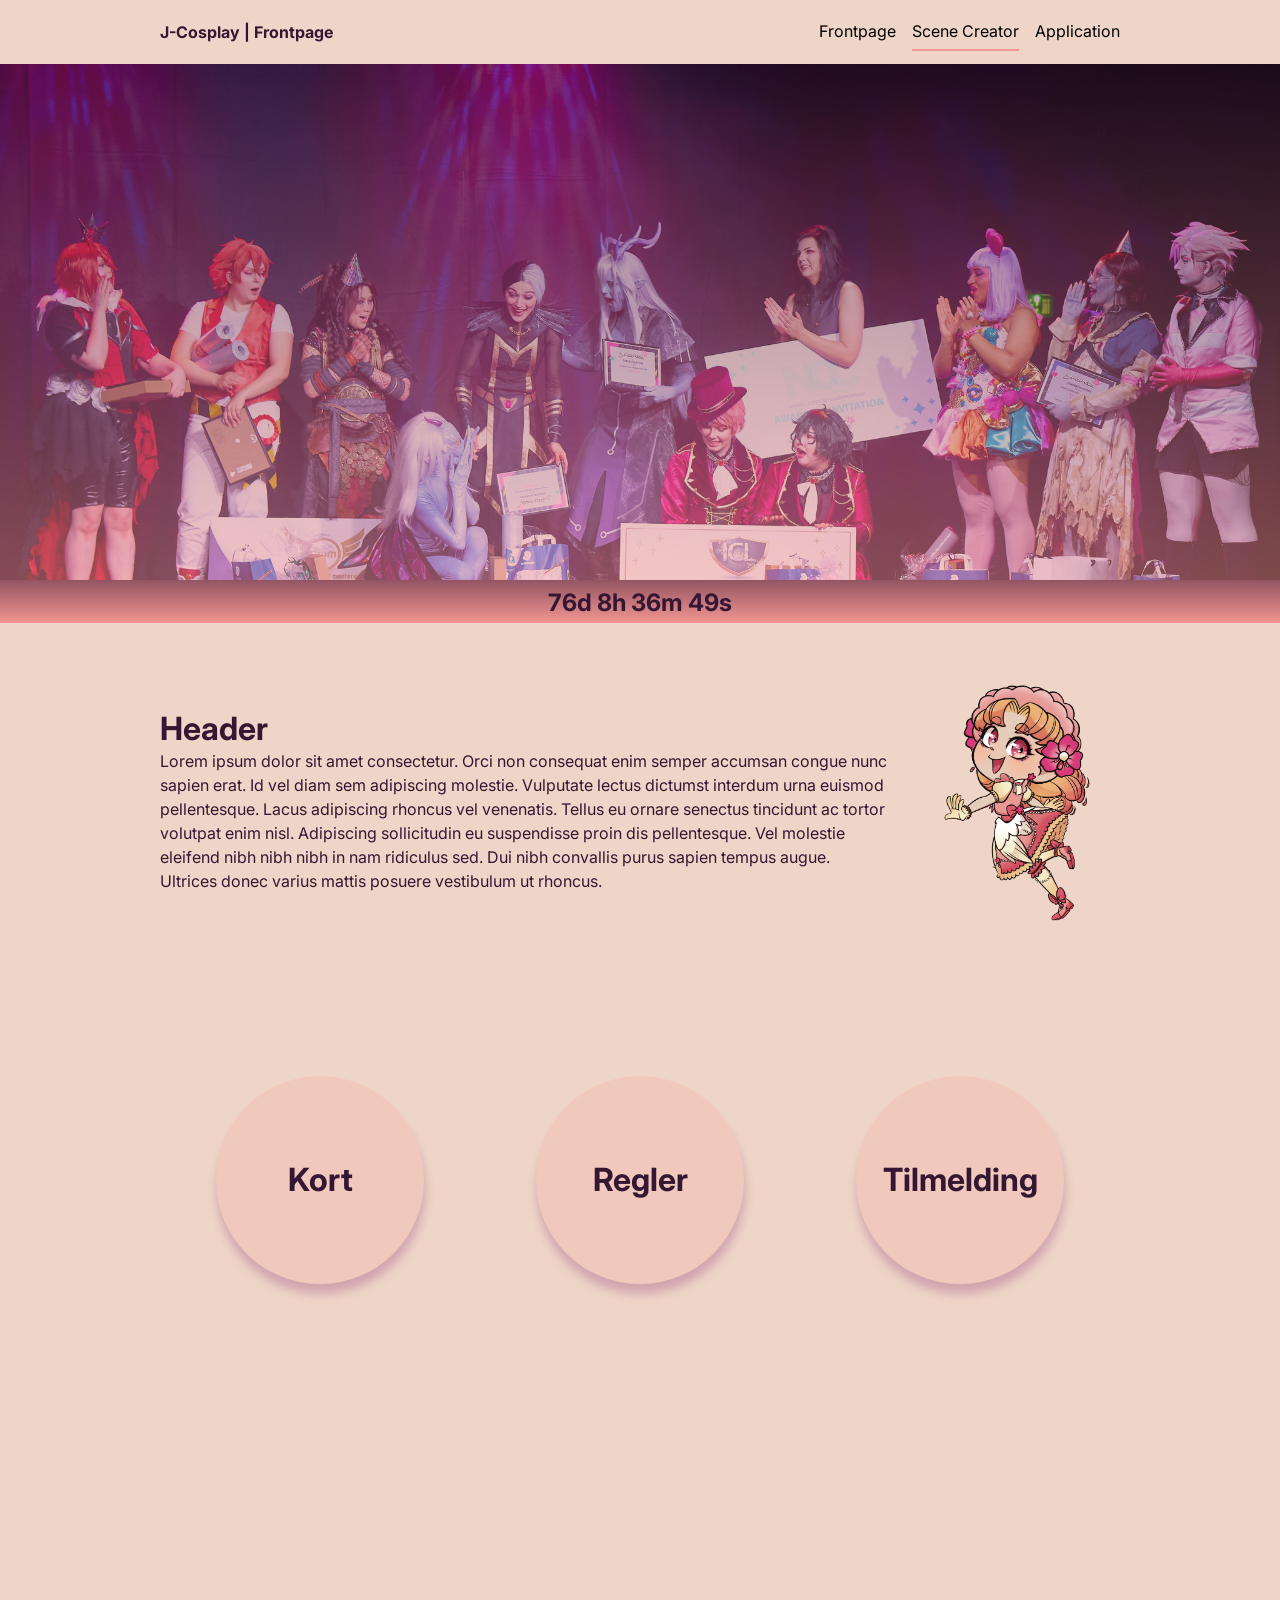
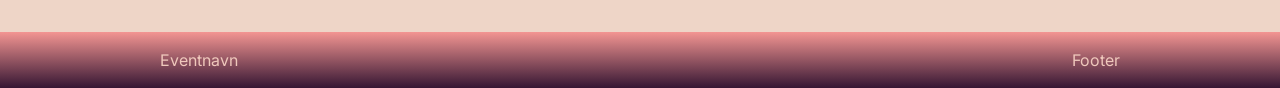
==== index.html @ 8df47678 "Initial Commit" ====
<!DOCTYPE html>
<html lang="da">

<head>
  <meta charset="UTF-8">
  <meta name="viewport" content="width=device-width, initial-scale=1.0">
  <title>J-Cosplay</title>
  <link href='https://fonts.googleapis.com/css?family=Inter' rel='stylesheet'>
  <link rel="stylesheet" href="./starter.css">
  <link rel="stylesheet" href="./style.css">
</head>

<body>
  <header class="site-header">
    <div class="header-content">
      <a class="site-logo" href="./">J-Cosplay | Frontpage</a>
      <nav class="site-nav">
        <button>Menu</button>
        <ul class="menu" id="menu" popover>
          <li><a href="./">Frontpage</a></li>
          <li><a href="./svg.html" aria-current="page">Scene Creator</a></li>
          <li><a href="./form.html">Application</a></li>
        </ul>
      </nav>
    </div>
  </header>

  <main>
    <section id="hero">
      <img src="img/54378562359_dd538c9460_k.jpg" alt="">
    </section>
    <div class="countdown">
      <h2 id="countdown"></h2>
    </div>
    <section id="intro">
      <div>

        <h1> Header </h1>
        <p>Lorem ipsum dolor sit amet consectetur. Orci non consequat enim semper accumsan congue nunc sapien erat. Id
          vel
          diam sem adipiscing molestie. Vulputate lectus dictumst interdum urna euismod pellentesque. Lacus adipiscing
          rhoncus vel venenatis. Tellus eu ornare senectus tincidunt ac tortor volutpat enim nisl. Adipiscing
          sollicitudin
          eu suspendisse proin dis pellentesque. Vel molestie eleifend nibh nibh nibh in nam ridiculus sed. Dui nibh
          convallis purus sapien tempus augue. Ultrices donec varius mattis posuere vestibulum ut rhoncus.</p>
      </div>
      <div>
        <img src="img/Untitled_Artwork (2).png" alt="">
      </div>
    </section>
    <section id="CTA">
      <div class="kort">
        <a href="svg.html">
          <h1>Kort</h1>
        </a>
      </div>
      <div class="kort-hide">
        <a href="svg.html">
          <h1>Kort</h1>
          <img src="img/Untitled_Artwork 2.png" alt="">
        </a>
      </div>

      <div class="regler">
        <a href="rules.html">
          <h1>Regler</h1>
        </a>
      </div>
      <div class="regler-hide">
        <a href="rules.html">
          <h1>Regler</h1>
          <img src="img/Untitled_Artwork 1.png" alt="">
        </a>
      </div>
      <div class="test">
        <a href="form.html">
          <h1>Tilmelding</h1>
        </a>
      </div>
      <div class="test-hide">
        <a href="form.html">
          <h1>Tilmelding</h1>
          <img src="img/Untitled_Artwork 3.png" alt="">
        </a>
      </div>
    </section>

  </main>

  <footer class="site-footer">
    <div class="footer-content">
      <p>Eventnavn</p>
      <p>Footer</p>
    </div>
  </footer>
  <script src="./script.js"></script>
</body>

</html>
---- starter.css ----
*,
::before,
::after {
  box-sizing: border-box;
  margin: 0;
  padding: 0;
}

html {
  interpolate-size: allow-keywords;
  font-family: inter;
  line-height: 1.5;
  -webkit-font-smoothing: antialiased;
}

h1,
h2 {
  line-height: 1.25;
}

p,
li {
  text-wrap: pretty;
}

img,
svg {
  display: block;
  width: 100%;
  height: auto;
}

label {
  display: block;
}

input,
button,
textarea,
select {
  font: inherit;
  color: inherit;
  background-color: var(--color-page);
  border-color: var(--color-border);
  border-radius: 10px;
  border-style: solid;
  font-size: max(1em, 16px);
  padding: 5px;
  margin: 0;
}

input:where([type="checkbox"], [type="radio"]) {
  width: 1em;
  height: 1em;
}

textarea {
  resize: none;
  min-height: 4lh;
}

legend {
  padding: 0;
}

select,
::picker(select) {
  appearance: base-select;
}

[popover] {
  margin: revert;
}

dialog {
  overscroll-behavior: none;

  &::backdrop {
    overflow: hidden;
    overscroll-behavior: contain;
  }
}

.visually-hidden {
  position: absolute;
  width: 1px;
  height: 1px;
  overflow: hidden;
  white-space: nowrap;
  clip-path: inset(100%);
}
---- style.css ----
/* Variabler */
html {
  --color-page: #eed5c7;
  --color-surface: #f39592;
  --color-text: #351633;
  --color-muted: #efc8bc;
  --color-border: #f39592;
  --color-ombre: linear-gradient(180deg, #351633 0%, #f39592 100%);
  --color-ombre-rev: linear-gradient(180deg, #f39592 0%, #351633 100%);
  --space-05: 0.5rem;
  --space-1: 1rem;
  --space-2: 2rem;
  --space-3: 3rem;
  --size: 13rem;
  --gap: var(--space-2);
  background: var(--color-page);
  color: var(--color-text);
  font-family: inter;
  h1 {
    font-size: 2rem;
  }

  p {
    font-size: 1rem;
  }
}

/* Globalt layout */
body {
  margin: 0;
  min-height: 100svh;
  display: grid;
  grid-template-rows: auto 1fr auto;
  grid-template-columns: minmax(1rlh, 1fr) minmax(0, 60rem) minmax(1rlh, 1fr);
}

h1,
h2,
h3,
p {
  margin: 0;
}

main {
  display: grid;
  grid-template-columns: inherit;
  grid-column: 1 / -1;
  align-content: start;
}

main > * {
  grid-column: 2;
  padding-block: var(--space-3);
}

#hero {
  grid-column: 1 / -1;
  padding: 0;
  width: 100%;
  height: 516px;
  background: var(--color-ombre);
  z-index: 1;

  img {
    display: block;
    width: 100%;
    height: 100%;
    object-fit: cover;
    opacity: 0.5;
  }
}
.countdown {
  grid-column: 1 / -1;
  display: grid;
  align-content: center;
  text-align: center;
  margin-top: -2.6rem;
  padding-top: 50px;
  padding-bottom: 5px;
  width: 100%;
  background: var(--color-ombre);
}

#intro {
  display: grid;
  gap: var(--space-2);
  align-items: center;

  @media (width > 600px) {
    grid-template-columns: 1fr auto;
  }

  img {
    display: block;
    max-width: 200px;
    width: 100%;
  }
  @media screen and (max-width: 600px) {
    img {
      display: none;
    }
  }
}
#CTA {
  display: flex;
  flex-wrap: wrap;
  justify-content: space-around;
  margin-top: 50px;
  margin-bottom: 300px;

  .kort,
  .regler,
  .test {
    position: relative;
  }

  div {
    width: var(--size);
    aspect-ratio: 1;
    border-radius: 50%;
    background-color: rgba(243, 149, 146, 0.2);
    box-shadow: 1px 10px 10px #973b7b50;

    display: grid;
    place-content: center;
    text-align: center;
  }

  a {
    color: inherit;
    text-decoration: none;
  }
  /* :is pseudo-class that adds same style to all elements*/
  > :is(.kort, .regler, .test) {
    position: relative;
  }

  :is(.kort, .regler, .test) a::after {
    content: "";
    position: absolute;
    inset: 0;
    border-radius: 50%;
  }
  .kort {
    anchor-name: --kort;
  }
  .regler {
    anchor-name: --regler;
  }
  .test {
    anchor-name: --test;
  }
  :is(.kort-hide, .regler-hide, .test-hide) {
    display: none;
    position: absolute;
    aspect-ratio: auto;
    width: calc(var(--size) * 2.38 + var(--gap));
    height: var(--size);
    border-radius: 9999px;
    overflow: hidden;
    z-index: 1; /* lays elements on top. The smaller the numer, the higherthey lay, like layers in psd */
    color: #351633;
    background-color: rgb(239 200 188);

    a {
      position: relative;
      display: block;
      width: 100%;
      height: 100%;
    }

    h1 {
      position: absolute;
      top: 0;
      width: var(--size);
      height: 100%;
      display: grid;
      place-content: center;
      z-index: 1;
    }

    img {
      position: absolute;
      top: 0;
      width: var(--size);
      height: 100%;
      object-fit: cover;
    }
  }

  .kort-hide {
    position-anchor: --kort;
    top: anchor(top); /* anchors to top, and grows right */
    left: anchor(left);

    h1 {
      left: 0;
    }
    img {
      right: 0;
    }
  }

  .regler-hide {
    position-anchor: --regler;
    top: anchor(top);
    left: anchor(left);

    h1 {
      left: 0;
    }
    img {
      right: 0;
    }
  }

  .test-hide {
    position-anchor: --test;
    top: anchor(top);
    right: anchor(right); /*grows left*/

    h1 {
      right: 0;
    }
    img {
      left: 0;
    }
  }

  @media (width > 1000px) and (hover: hover) {
    :is(.kort, .regler, .test):hover + div,
    :is(.kort-hide, .regler-hide, .test-hide):hover {
      display: block;
    }
  }
  @media (width <= 1000px) {
    & > :is(.kort-hide, .regler-hide, .test-hide) {
      width: var(--size);
      height: var(--size);
      aspect-ratio: 1;
      border-radius: 50%;
      overflow: hidden;
      h1 {
        left: 0;
        right: auto;
        width: 100%;
        z-index: 1;
      }

      img {
        left: 0;
        right: auto;
        width: 100%;
        opacity: 0.5;
      }
    }
    :is(.kort, .regler, .test):hover + div,
    :is(.kort-hide, .regler-hide, .test-hide):hover {
      display: block;
    }
    .kort-hide img {
      width: 100%;
      height: 100%;
      left: 35%;
      top: 25%;
      transform: rotate(20deg);
      object-fit: contain;
    }

    .regler-hide img {
      width: 100%;
      height: 100%;
      left: 40%;
      top: 5%;
      transform: rotate(-20deg);
      object-fit: contain;
    }

    .test-hide img {
      width: 100%;
      height: 100%;
      left: -30%;
      top: 40%;
      object-fit: contain;
    }
  }
}

.svg-page {
  display: grid;
  gap: var(--space-2);
}

.svg-intro {
  display: grid;
  grid-template-columns: 2fr 1fr;
  gap: var(--space-1);

  p,
  h1 {
    color: var(--color-text);
    gap: var(--space-1);
    padding-left: 10px;
  }
  img {
    max-width: 60%;
    margin-top: -2rem;
  }
}

.svg-layout {
  display: grid;
  gap: var(--space-2);
  align-items: start;

  .panel-header {
    display: flex;
    justify-content: space-between;
    align-items: center;
    gap: var(--space-1);
    flex-wrap: wrap;
  }

  #reset-props {
    justify-self: auto;
    align-self: auto;
    margin: 0;
    padding: 0.5rem;
    border: 1px solid var(--color-border);
    border-radius: 15px;
    background: var(--color-muted);
    color: var(--color-text);
    font-weight: 700;
    font-size: smaller;
    cursor: pointer;
    box-shadow: 1px 2px 4px #973b7b50;
    transition:
      transform 0.15s,
      box-shadow 0.15s;
  }

  .accordion-item {
    border: 1px solid var(--color-border);
    border-radius: 20px;
    padding: 5px 1rem 5px 2rem;

    fieldset {
      display: flex;
      flex-wrap: nowrap;
      align-items: flex-end;
      gap: 0.5rem 1rem;
      border: none;
    }
    legend {
      margin-bottom: 0.5rem;
    }

    fieldset label {
      display: flex;
      flex-direction: column-reverse;
      align-items: center;
    }
  }

  @media (width > 800px) {
    grid-template-columns: 1fr min(40%, 36ch);
  }
}

.svg-scene use:not(.scene) {
  cursor: grab;
  touch-action: none; /* touch trækker og scroller ikke */
}

.svg-scene use.dragging {
  cursor: grabbing;
}

.form-page {
  display: grid;
  gap: var(--space-2);
  @media (width > 1000px) {
    grid-template-columns: min(40%, 50ch) 1fr;
  }
  h2 {
    padding-top: 1rem;
  }
}

.form-intro {
  display: grid;
  gap: var(--space-1);
  align-content: start;
  max-width: 60ch;
  @media (width <= 1000px) {
    display: none;
  }
  img {
    max-width: 60%;
    padding-top: 3rem;
    justify-self: center;
  }
}

.form-intro p {
  color: var(--color-text);
}

#tilmelding {
  background: var(--color-muted);
  padding: var(--space-2);
  border: 2px solid var(--color-border);
  border-radius: 40px;

  #qualifier {
    display: flex;
    align-items: center;
    flex-wrap: wrap;
    gap: 1rem;
    padding: var(--space-2);

    label {
      display: flex;
      align-items: center;
      gap: 0.5rem;
    }
    label:not([hidden]) ~ label:not([hidden]) {
      padding-left: 1rem;
      border-left: 1px solid var(--color-border);
    }
  }

  .priority {
    display: grid;
    grid-template-columns: 1fr 1fr;
    align-items: center;
    gap: 1rem;
    padding: var(--space-2);
  }

  .names,
  .group-size,
  .character,
  .misc-info {
    display: grid;
    grid-template-columns: 1fr 1fr;
    align-items: center;

    justify-content: space-between;
    gap: 1rem;
    padding: var(--space-2);
    input:not([type="radio"], [type="checkbox"]),
    textarea {
      width: 100%;
    }
  }
}

.pronouns fieldset {
  display: grid;
  grid-template-columns: 1fr 1fr;
  gap: 1rem;
  padding: var(--space-2);
  input[type="text"] {
    width: 50%;
  }
}

select {
  appearance: base-select;
  width: 250px;
  background: var(--color-page);
  border-radius: 10px;
  padding: 8px;
}
::picker(select) {
  width: 250px;
  border-radius: 10px;
  padding: 1rem;
}
option:hover {
  background: var(--color-surface);
}

.opsamling-page {
  display: grid;
  gap: var(--space-2);
  align-items: start;

  @media (width > 800px) {
    grid-template-columns: minmax(0, 44ch) minmax(20rem, 1fr);
  }
}

.opsamling-intro {
  display: grid;
  gap: var(--space-1);
  max-width: 60ch;
}

.opsamling-intro p {
  color: var(--color-muted);
}

.error-page {
  display: grid;
  gap: var(--space-1);
  max-width: 60ch;
}

.error-page p {
  color: var(--color-muted);
}

/* Header og footer */
.site-header {
  grid-column: 1 / -1;

  display: grid;
  grid-template-columns: inherit;
  background: var(--color-page);
}
.site-footer {
  grid-column: 1 / -1;

  display: grid;
  grid-template-columns: inherit;
  background: var(--color-ombre-rev);
}

.header-content,
.footer-content {
  grid-column: 2;
}

.header-content {
  min-height: 4rem;
  display: flex;
  justify-content: space-between;
  align-items: center;
  gap: var(--space-1);
}

.site-logo {
  color: inherit;
  font-weight: 700;
  text-decoration: none;
}

.footer-content {
  padding-block: var(--space-1);
  display: flex;
  flex-wrap: wrap;
  justify-content: space-between;
  gap: var(--space-1);
  color: var(--color-muted);
}

/* Navigation */
[popover] {
  margin: 0;
  padding: 0;
  border: none;
  background: transparent;
}

.site-nav button {
  padding: 0.4rem 0.7rem;
  border: 1px solid var(--color-border);
  background: var(--color-surface);
  @media (width > 600px) {
    display: none;
  }
}

.menu {
  margin: 0;
  padding: var(--space-1);
  list-style: none;
  background: var(--color-surface);
  border: 1px solid var(--color-border);
  @media (width > 600px) {
    display: flex;
    gap: var(--space-1);
    padding: 0;
    border: none;
    background: none;
    position: static;
  }
}

.menu a {
  display: block;
  padding: 0.4rem 0;
  color: inherit;
  text-decoration: none;
  border-bottom: 2px solid #0000;
}

.menu a[aria-current="page"] {
  border-bottom-color: var(--color-border);
}

/* Flader */
.panel,
.svg-placeholder,
.opsamling-placeholder {
  background: var(--color-muted);
  border: 1px solid var(--color-surface);
  border-radius: 20px;
}

.panel {
  padding: var(--space-1);
  display: grid;
  gap: var(--space-1);
}

.svg-placeholder,
.opsamling-placeholder {
  min-height: -webkit-fill-available;
  min-height: stretch;
}

/* Details */
.accordion {
  display: grid;
  gap: var(--space-05);
}

.accordion-item {
  border: 1px solid var(--color-border);
  background: var(--color-surface);
}

.accordion-item p {
  padding: 0 var(--space-1) var(--space-1);
  color: var(--color-muted);
}

/* Knap/link */
.button {
  justify-self: start;
  display: inline-block;
  padding: 0.5rem 0.8rem;
  border: 1px solid var(--color-border);
  background: var(--color-surface);
  color: inherit;
  text-decoration: none;
}

[hidden] {
  display: none !important;
}

fieldset {
  display: flex;
  flex-wrap: nowrap;
  align-items: flex-end;
  gap: 0.5rem 1rem;

  border: 1px solid #f39592;
  border-radius: 15px;
  padding: 1rem;
}
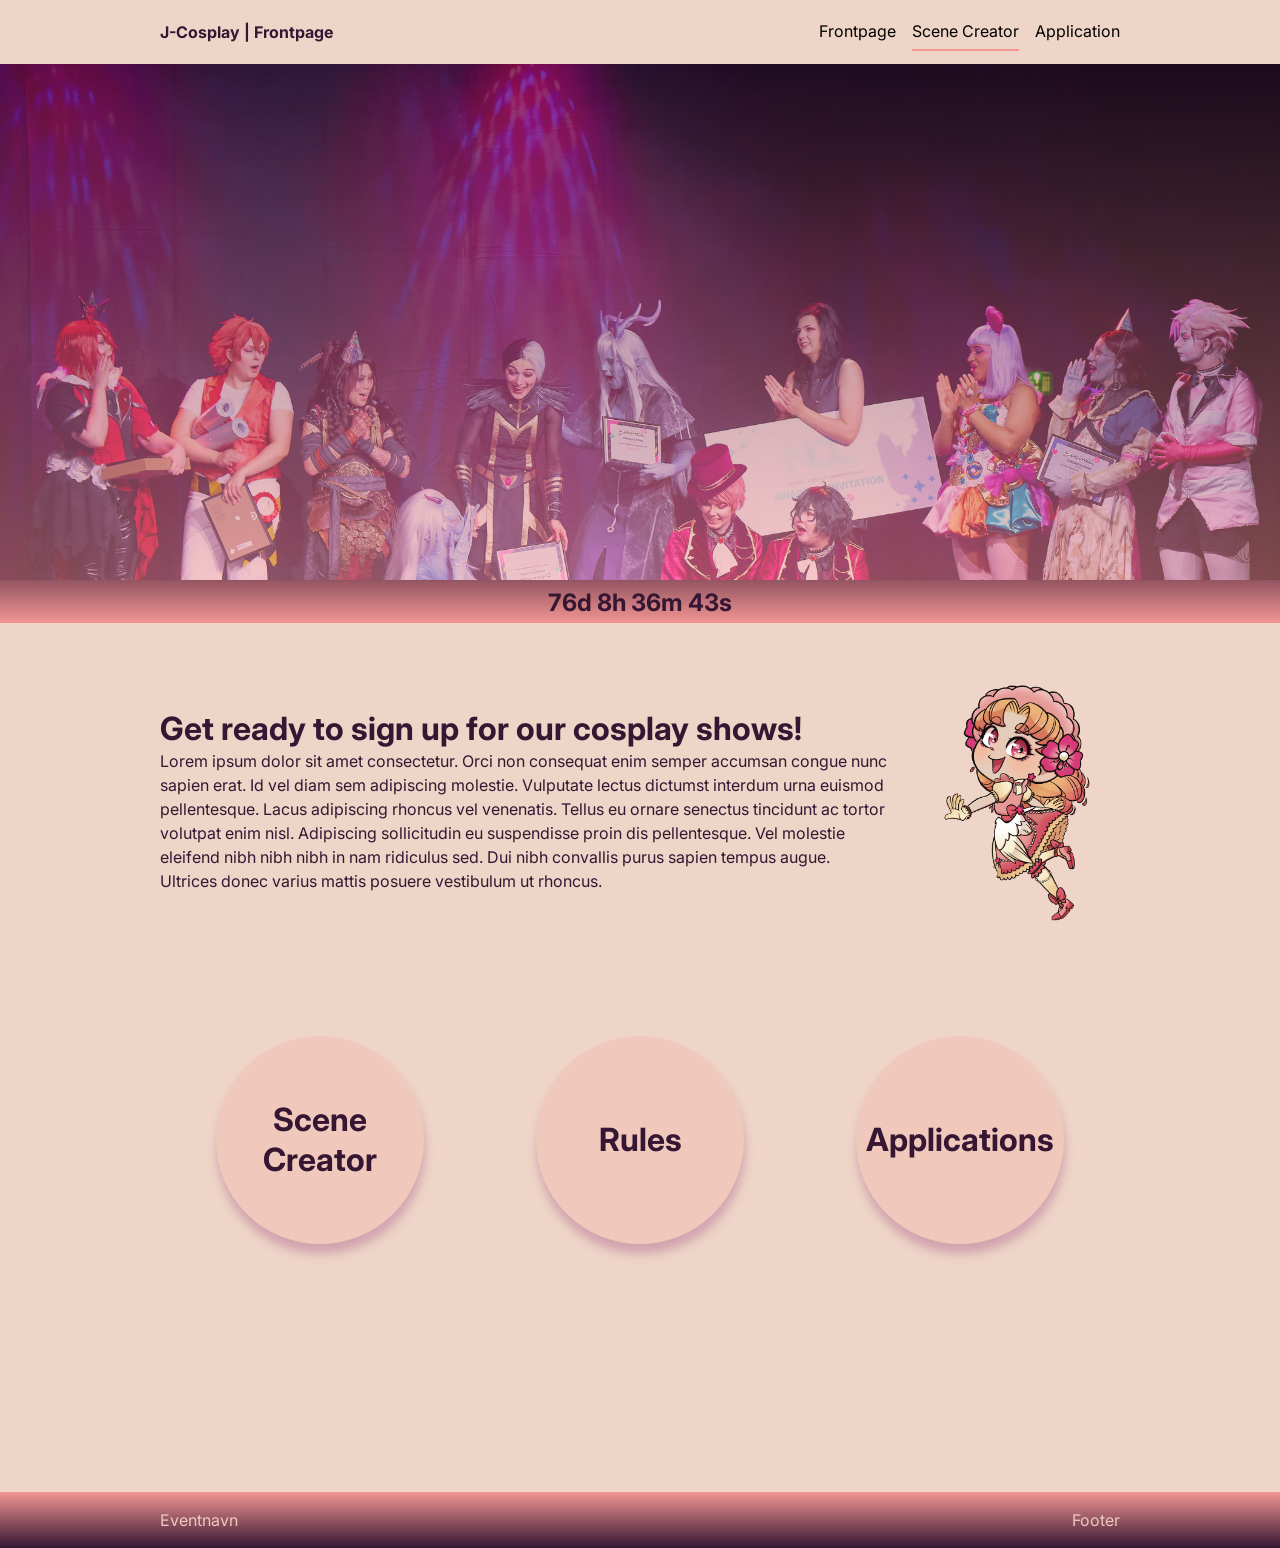
==== commit 0bff358f: "keyframes on index and fixed savestate for svg" ====
--- a/index.html
+++ b/index.html
@@ -27,7 +27,7 @@
 
   <main>
     <section id="hero">
-      <img src="img/54378562359_dd538c9460_k.jpg" alt="">
+      <img class="hero-img" src="img/54378562359_dd538c9460_k.jpg" alt="">
     </section>
     <div class="countdown">
       <h2 id="countdown"></h2>
@@ -35,7 +35,7 @@
     <section id="intro">
       <div>
 
-        <h1> Header </h1>
+        <h1> Get ready to sign up for our cosplay shows! </h1>
         <p>Lorem ipsum dolor sit amet consectetur. Orci non consequat enim semper accumsan congue nunc sapien erat. Id
           vel
           diam sem adipiscing molestie. Vulputate lectus dictumst interdum urna euismod pellentesque. Lacus adipiscing
@@ -51,35 +51,38 @@
     <section id="CTA">
       <div class="kort">
         <a href="svg.html">
-          <h1>Kort</h1>
+          <h1>Scene Creator</h1>
         </a>
       </div>
       <div class="kort-hide">
         <a href="svg.html">
-          <h1>Kort</h1>
+          <h1>Scene Creator</h1>
+          <p>Prepare your plan for the stage!</p>
           <img src="img/Untitled_Artwork 2.png" alt="">
         </a>
       </div>
 
       <div class="regler">
         <a href="rules.html">
-          <h1>Regler</h1>
+          <h1>Rules</h1>
         </a>
       </div>
       <div class="regler-hide">
         <a href="rules.html">
-          <h1>Regler</h1>
+          <h1>Rules</h1>
+          <p>Make sure to read the rules!</p>
           <img src="img/Untitled_Artwork 1.png" alt="">
         </a>
       </div>
       <div class="test">
         <a href="form.html">
-          <h1>Tilmelding</h1>
+          <h1>Applications</h1>
         </a>
       </div>
       <div class="test-hide">
         <a href="form.html">
-          <h1>Tilmelding</h1>
+          <h1>Applications</h1>
+          <p>Apply for our shows here!</p>
           <img src="img/Untitled_Artwork 3.png" alt="">
         </a>
       </div>
--- a/style.css
+++ b/style.css
@@ -60,13 +60,17 @@
   height: 516px;
   background: var(--color-ombre);
   z-index: 1;
+  overflow: clip;
 
   img {
     display: block;
     width: 100%;
-    height: 100%;
+    height: 130%; /*højere end boxen, så der er plads til at scrolle*/
     object-fit: cover;
     opacity: 0.5;
+    animation: hero-parallax linear both; /*bruger keyframe animationen*/
+    animation-timeline: scroll(root); /*animationen reagere på scroll*/
+    animation-range: 0px 516px;
   }
 }
 .countdown {
@@ -101,12 +105,13 @@
     }
   }
 }
+
 #CTA {
   display: flex;
   flex-wrap: wrap;
   justify-content: space-around;
-  margin-top: 50px;
-  margin-bottom: 300px;
+  margin-top: 10px;
+  margin-bottom: 200px;
 
   .kort,
   .regler,
@@ -176,6 +181,18 @@
       height: 100%;
       display: grid;
       place-content: center;
+      z-index: 1;
+    }
+
+    p {
+      position: absolute;
+      top: 0;
+      left: var(--size);
+      width: calc(100% - var(--size) * 2);
+      height: 100%;
+      display: grid;
+      place-content: center;
+      text-align: center;
       z-index: 1;
     }
 
@@ -252,6 +269,9 @@
         right: auto;
         width: 100%;
         opacity: 0.5;
+      }
+      p {
+        display: none;
       }
     }
     :is(.kort, .regler, .test):hover + div,
@@ -663,3 +683,11 @@
   border-radius: 15px;
   padding: 1rem;
 }
+@keyframes hero-parallax {
+  from {
+    translate: 0 -10%;
+  }
+  to {
+    translate: 0 -20%;
+  }
+}
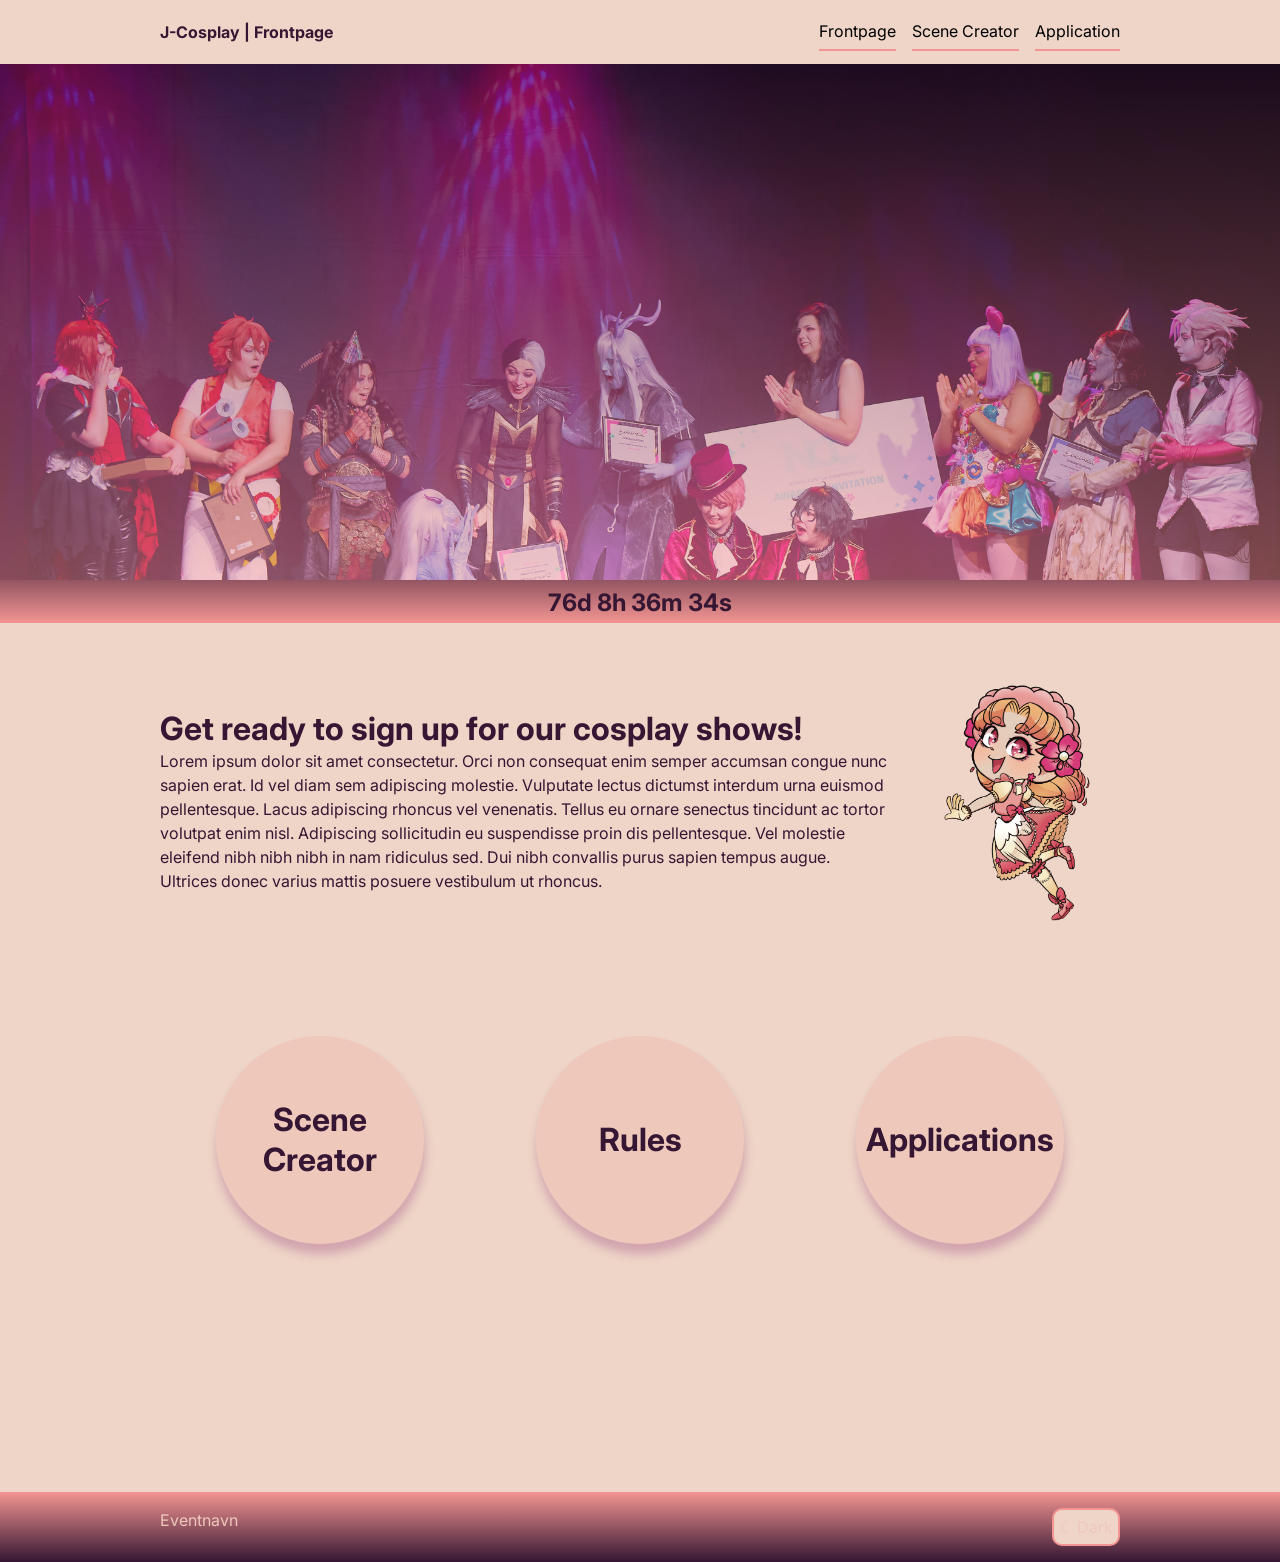
==== commit 5ee4cb3a: "Darkmode added" ====
--- a/index.html
+++ b/index.html
@@ -5,6 +5,14 @@
   <meta charset="UTF-8">
   <meta name="viewport" content="width=device-width, initial-scale=1.0">
   <title>J-Cosplay</title>
+  <script> /*stopper forkert tema fra at blive kørt */
+    (() => {
+      try {
+        const t = localStorage.getItem("theme");
+        if (t) document.documentElement.dataset.theme = t;
+      } catch { }
+    })();
+  </script>
   <link href='https://fonts.googleapis.com/css?family=Inter' rel='stylesheet'>
   <link rel="stylesheet" href="./starter.css">
   <link rel="stylesheet" href="./style.css">
@@ -93,7 +101,7 @@
   <footer class="site-footer">
     <div class="footer-content">
       <p>Eventnavn</p>
-      <p>Footer</p>
+      <button type="button" id="theme-toggle" aria-pressed="false" aria-label="Switch Themes">☾ Dark</button>
     </div>
   </footer>
   <script src="./script.js"></script>
--- a/style.css
+++ b/style.css
@@ -1,12 +1,23 @@
 /* Variabler */
 html {
-  --color-page: #eed5c7;
-  --color-surface: #f39592;
-  --color-text: #351633;
-  --color-muted: #efc8bc;
-  --color-border: #f39592;
-  --color-ombre: linear-gradient(180deg, #351633 0%, #f39592 100%);
-  --color-ombre-rev: linear-gradient(180deg, #f39592 0%, #351633 100%);
+  color-scheme: light dark;
+  --color-page: light-dark(#eed5c7, #351633);
+  --color-surface: light-dark(#f39592, #973b7b);
+  --color-text: light-dark(#351633, #eed5c7);
+  --color-muted: light-dark(#efc8bc, #753774);
+  --color-border: light-dark(#f39592, #973b7b);
+  color-scheme: light dark;
+
+  --color-ombre: linear-gradient(
+    180deg,
+    light-dark(#351633, #f39592) 0%,
+    light-dark(#f39592, #351633) 100%
+  );
+  --color-ombre-rev: linear-gradient(
+    180deg,
+    light-dark(#f39592, #351633) 0%,
+    light-dark(#351633, #f39592) 100%
+  );
   --space-05: 0.5rem;
   --space-1: 1rem;
   --space-2: 2rem;
@@ -24,6 +35,12 @@
     font-size: 1rem;
   }
 }
+html[data-theme="light"] {
+  color-scheme: light;
+}
+html[data-theme="dark"] {
+  color-scheme: dark;
+}
 
 /* Globalt layout */
 body {
@@ -123,7 +140,7 @@
     width: var(--size);
     aspect-ratio: 1;
     border-radius: 50%;
-    background-color: rgba(243, 149, 146, 0.2);
+    background-color: var(--color-muted);
     box-shadow: 1px 10px 10px #973b7b50;
 
     display: grid;
@@ -164,8 +181,8 @@
     border-radius: 9999px;
     overflow: hidden;
     z-index: 1; /* lays elements on top. The smaller the numer, the higherthey lay, like layers in psd */
-    color: #351633;
-    background-color: rgb(239 200 188);
+    color: var(--color-text);
+    background-color: var(--color-muted);
 
     a {
       position: relative;
@@ -614,7 +631,7 @@
   padding: 0.4rem 0;
   color: inherit;
   text-decoration: none;
-  border-bottom: 2px solid #0000;
+  border-bottom: 2px solid var(--color-border);
 }
 
 .menu a[aria-current="page"] {
@@ -679,7 +696,7 @@
   align-items: flex-end;
   gap: 0.5rem 1rem;
 
-  border: 1px solid #f39592;
+  border: 1px solid var(--color-border);
   border-radius: 15px;
   padding: 1rem;
 }
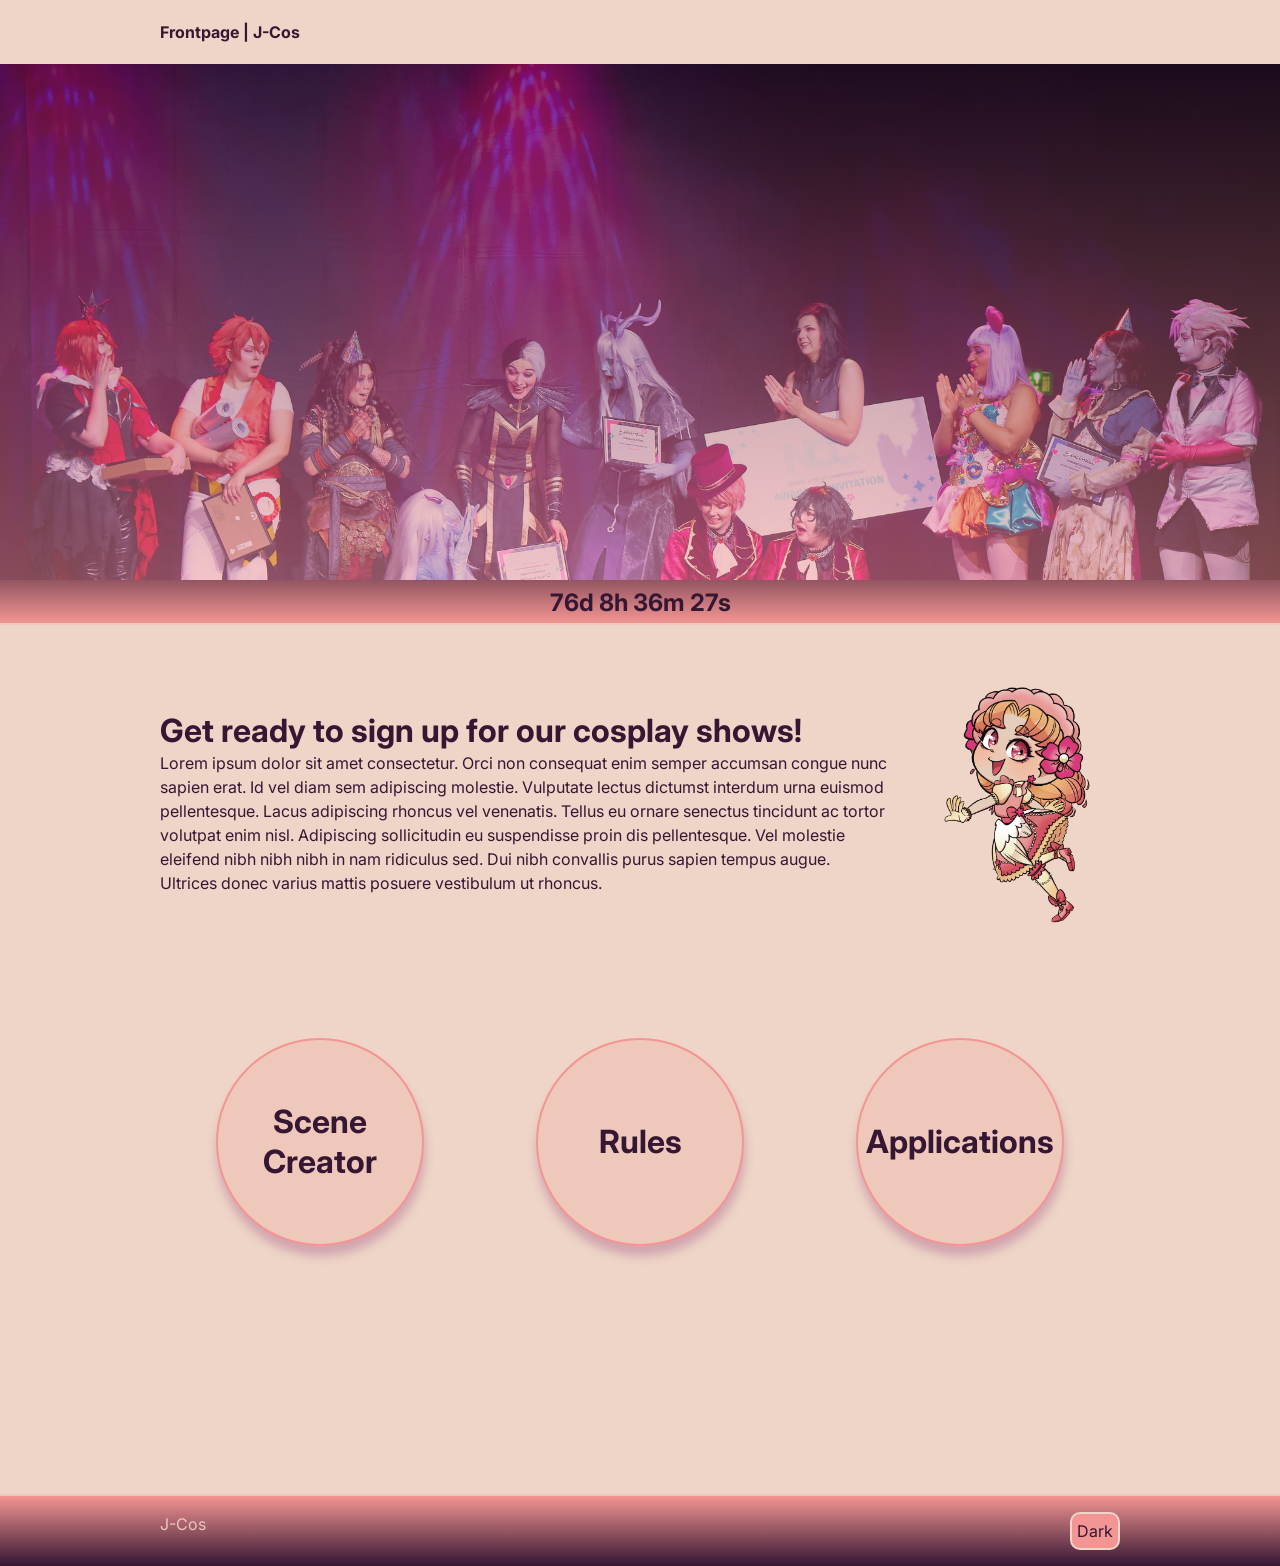
==== commit 4f6bb56a: "fixed label issue shortened svg js cleaned up styling bits" ====
--- a/index.html
+++ b/index.html
@@ -4,7 +4,7 @@
 <head>
   <meta charset="UTF-8">
   <meta name="viewport" content="width=device-width, initial-scale=1.0">
-  <title>J-Cosplay</title>
+  <title>Frontpage | J-Cos</title>
   <script> /*stopper forkert tema fra at blive kørt */
     (() => {
       try {
@@ -21,14 +21,16 @@
 <body>
   <header class="site-header">
     <div class="header-content">
-      <a class="site-logo" href="./">J-Cosplay | Frontpage</a>
+      <a class="site-logo" href="./">Frontpage | J-Cos</a>
       <nav class="site-nav">
-        <button>Menu</button>
-        <ul class="menu" id="menu" popover>
-          <li><a href="./">Frontpage</a></li>
-          <li><a href="./svg.html" aria-current="page">Scene Creator</a></li>
-          <li><a href="./form.html">Application</a></li>
-        </ul>
+        <button popovertarget="menupop">Menu</button>
+        <div id="menupop" popover>
+          <ul class="menu" id="menu">
+            <li><a href="./">Frontpage</a></li>
+            <li><a href="./svg.html" aria-current="page">Scene Creator</a></li>
+            <li><a href="./form.html">Application</a></li>
+          </ul>
+        </div>
       </nav>
     </div>
   </header>
@@ -100,8 +102,8 @@
 
   <footer class="site-footer">
     <div class="footer-content">
-      <p>Eventnavn</p>
-      <button type="button" id="theme-toggle" aria-pressed="false" aria-label="Switch Themes">☾ Dark</button>
+      <p>J-Cos</p>
+      <button type="button" id="theme-toggle" aria-pressed="false" aria-label="Switch Themes">Dark</button>
     </div>
   </footer>
   <script src="./script.js"></script>
--- a/starter.css
+++ b/starter.css
@@ -39,14 +39,15 @@
 textarea,
 select {
   font: inherit;
-  color: inherit;
-  background-color: var(--color-page);
-  border-color: var(--color-border);
+  color: var(--color-text);
+  background-color: var(--color-surface);
+  border-color: var(--color-page);
   border-radius: 10px;
   border-style: solid;
   font-size: max(1em, 16px);
   padding: 5px;
   margin: 0;
+  min-width: 1rem;
 }
 
 input:where([type="checkbox"], [type="radio"]) {
--- a/style.css
+++ b/style.css
@@ -6,6 +6,7 @@
   --color-text: light-dark(#351633, #eed5c7);
   --color-muted: light-dark(#efc8bc, #753774);
   --color-border: light-dark(#f39592, #973b7b);
+  --box-shadow: light-dark(#973b7b50, #f3959250);
   color-scheme: light dark;
 
   --color-ombre: linear-gradient(
@@ -100,6 +101,7 @@
   padding-bottom: 5px;
   width: 100%;
   background: var(--color-ombre);
+  border-bottom: 2px solid var(--color-muted);
 }
 
 #intro {
@@ -134,6 +136,7 @@
   .regler,
   .test {
     position: relative;
+    border: 2px solid var(--color-surface);
   }
 
   div {
@@ -179,6 +182,7 @@
     width: calc(var(--size) * 2.38 + var(--gap));
     height: var(--size);
     border-radius: 9999px;
+    border: 2px solid var(--color-surface);
     overflow: hidden;
     z-index: 1; /* lays elements on top. The smaller the numer, the higherthey lay, like layers in psd */
     color: var(--color-text);
@@ -350,6 +354,14 @@
   gap: var(--space-2);
   align-items: start;
 
+  .panel {
+    min-width: 0;
+    grid-template-columns: minmax(
+      0,
+      1fr
+    ); /* the panel's own column can't grow */
+  }
+
   .panel-header {
     display: flex;
     justify-content: space-between;
@@ -358,6 +370,46 @@
     flex-wrap: wrap;
   }
 
+  .accordion {
+    grid-template-columns: minmax(0, 1fr);
+    min-width: 0;
+  }
+
+  .accordion-item {
+    min-width: 0;
+    border-radius: 20px;
+    padding: 0.5px 1rem 0.5px 2rem;
+    border: 2px solid var(--color-page);
+    background: var(--color-surface);
+
+    fieldset {
+      display: flex;
+      flex-wrap: nowrap;
+      align-items: flex-end;
+      gap: 0.5rem 1rem;
+      min-width: 0;
+      padding: 0;
+      margin-bottom: 1rem;
+      border: none;
+    }
+    legend {
+      margin-bottom: 1rem;
+    }
+
+    fieldset label {
+      flex: 1 1 auto;
+      min-width: 0;
+      padding: 0.25rem 0.5rem;
+      display: flex;
+      flex-direction: column-reverse;
+      align-items: center;
+      line-height: 1.2;
+    }
+
+    input {
+      padding: 1rem;
+    }
+  }
   #reset-props {
     justify-self: auto;
     align-self: auto;
@@ -370,33 +422,10 @@
     font-weight: 700;
     font-size: smaller;
     cursor: pointer;
-    box-shadow: 1px 2px 4px #973b7b50;
+    box-shadow: 1px 2px 4px var(--box-shadow);
     transition:
       transform 0.15s,
       box-shadow 0.15s;
-  }
-
-  .accordion-item {
-    border: 1px solid var(--color-border);
-    border-radius: 20px;
-    padding: 5px 1rem 5px 2rem;
-
-    fieldset {
-      display: flex;
-      flex-wrap: nowrap;
-      align-items: flex-end;
-      gap: 0.5rem 1rem;
-      border: none;
-    }
-    legend {
-      margin-bottom: 0.5rem;
-    }
-
-    fieldset label {
-      display: flex;
-      flex-direction: column-reverse;
-      align-items: center;
-    }
   }
 
   @media (width > 800px) {
@@ -453,26 +482,24 @@
     display: flex;
     align-items: center;
     flex-wrap: wrap;
+    justify-content: space-around;
     gap: 1rem;
     padding: var(--space-2);
-
-    label {
-      display: flex;
-      align-items: center;
-      gap: 0.5rem;
-    }
-    label:not([hidden]) ~ label:not([hidden]) {
-      padding-left: 1rem;
-      border-left: 1px solid var(--color-border);
-    }
   }
 
   .priority {
     display: grid;
-    grid-template-columns: 1fr 1fr;
-    align-items: center;
+    grid-template-columns: 1fr;
     gap: 1rem;
     padding: var(--space-2);
+  }
+
+  .priority-row {
+    display: flex;
+    justify-content: space-between;
+    align-items: center;
+    flex-wrap: wrap;
+    gap: 0.5rem 1rem;
   }
 
   .names,
@@ -506,7 +533,7 @@
 select {
   appearance: base-select;
   width: 250px;
-  background: var(--color-page);
+  border-width: 2px;
   border-radius: 10px;
   padding: 8px;
 }
@@ -563,6 +590,7 @@
   display: grid;
   grid-template-columns: inherit;
   background: var(--color-ombre-rev);
+  border-top: 2px solid var(--color-muted);
 }
 
 .header-content,
@@ -643,7 +671,7 @@
 .svg-placeholder,
 .opsamling-placeholder {
   background: var(--color-muted);
-  border: 1px solid var(--color-surface);
+  border: 2px solid var(--color-surface);
   border-radius: 20px;
 }
 
@@ -663,11 +691,6 @@
 .accordion {
   display: grid;
   gap: var(--space-05);
-}
-
-.accordion-item {
-  border: 1px solid var(--color-border);
-  background: var(--color-surface);
 }
 
 .accordion-item p {
@@ -682,7 +705,7 @@
   padding: 0.5rem 0.8rem;
   border: 1px solid var(--color-border);
   background: var(--color-surface);
-  color: inherit;
+  color: var(--color-text);
   text-decoration: none;
 }
 
@@ -694,11 +717,12 @@
   display: flex;
   flex-wrap: nowrap;
   align-items: flex-end;
+  justify-content: space-between;
   gap: 0.5rem 1rem;
 
   border: 1px solid var(--color-border);
   border-radius: 15px;
-  padding: 1rem;
+  padding: 0;
 }
 @keyframes hero-parallax {
   from {
@@ -708,3 +732,12 @@
     translate: 0 -20%;
   }
 }
+@view-transition {
+  navigation: auto;
+  animation-duration: 1800ms;
+}
+@media (prefers-reduced-motion: reduce) {
+  @view-transition {
+    navigation: none;
+  }
+}
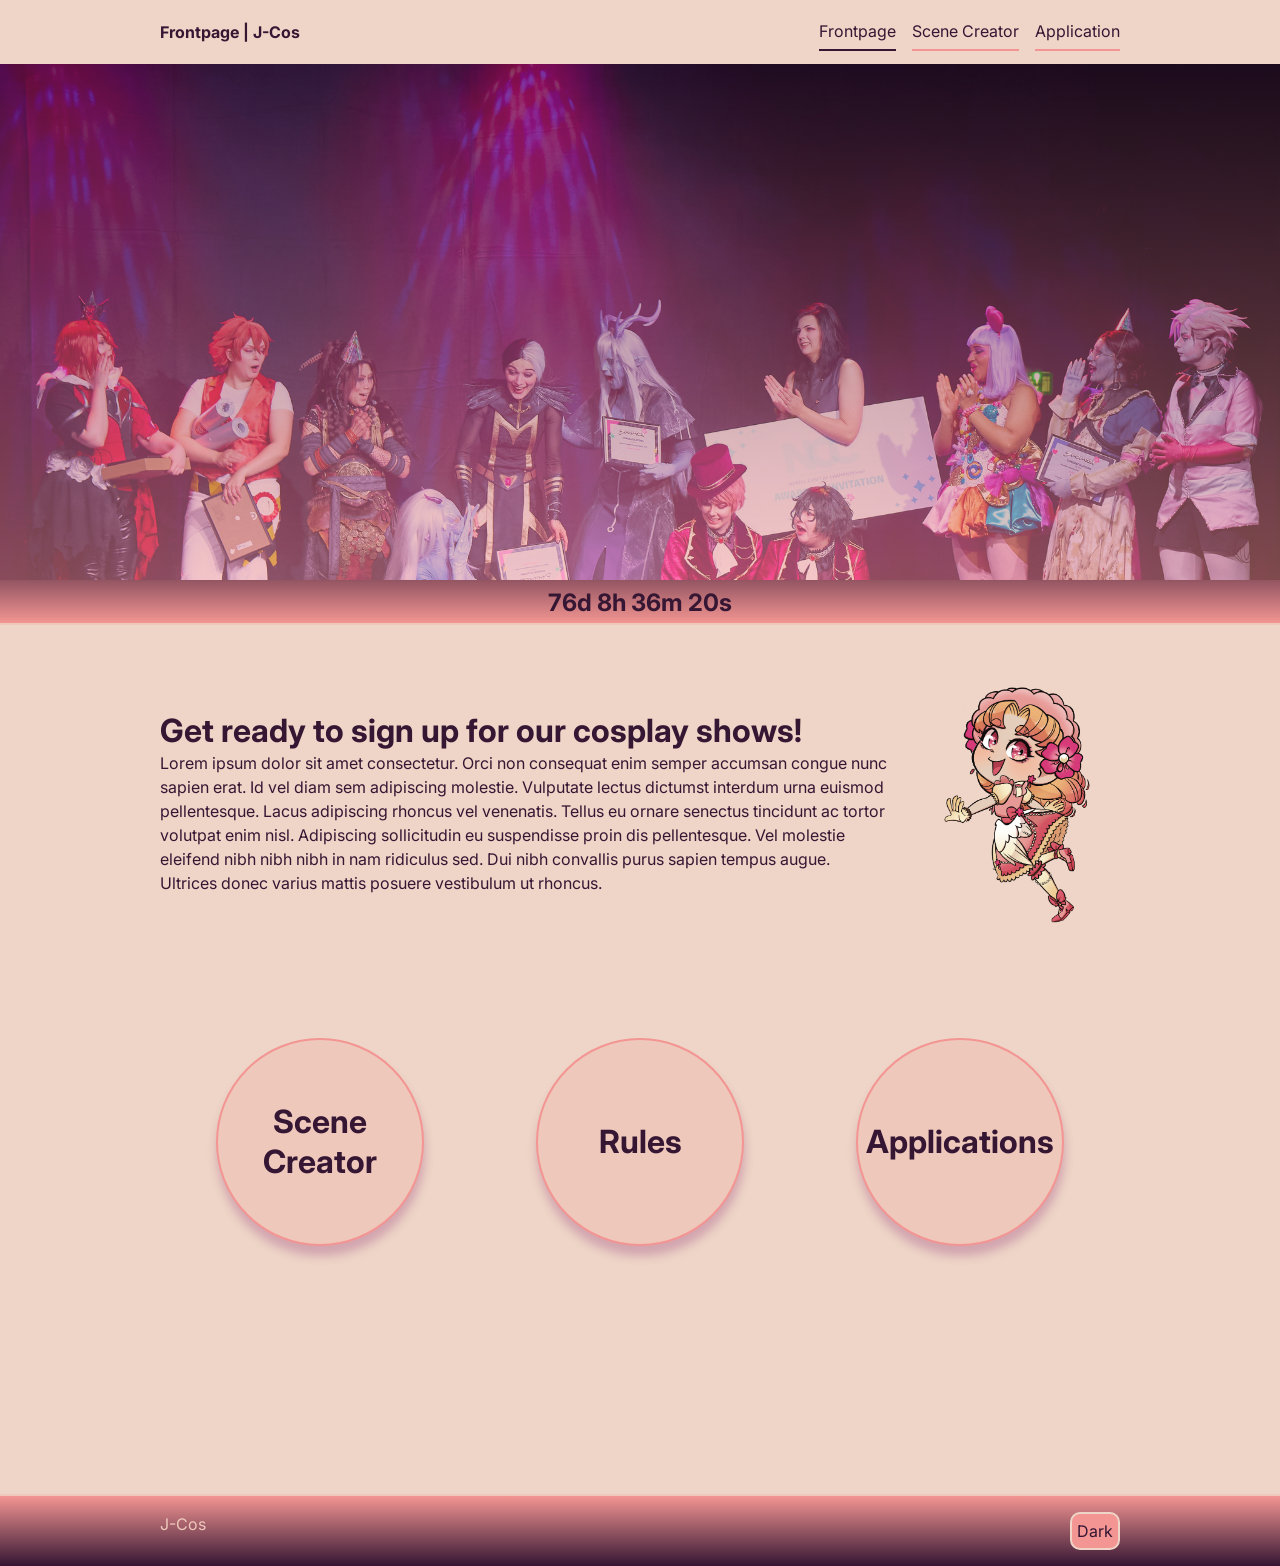
==== commit ebcbc55a: "made popover menu fixed reg menu didnt cry" ====
--- a/index.html
+++ b/index.html
@@ -23,14 +23,12 @@
     <div class="header-content">
       <a class="site-logo" href="./">Frontpage | J-Cos</a>
       <nav class="site-nav">
-        <button popovertarget="menupop">Menu</button>
-        <div id="menupop" popover>
-          <ul class="menu" id="menu">
-            <li><a href="./">Frontpage</a></li>
-            <li><a href="./svg.html" aria-current="page">Scene Creator</a></li>
-            <li><a href="./form.html">Application</a></li>
-          </ul>
-        </div>
+        <button type="button" class="menu-button" popovertarget="menu">Menu</button>
+        <ul class="menu" id="menu" popover>
+          <li><a href="./" aria-current="page">Frontpage</a></li>
+          <li><a href="./svg.html">Scene Creator</a></li>
+          <li><a href="./form.html">Application</a></li>
+        </ul>
       </nav>
     </div>
   </header>
--- a/style.css
+++ b/style.css
@@ -1,13 +1,12 @@
 /* Variabler */
 html {
-  color-scheme: light dark;
+  color-scheme: light;
   --color-page: light-dark(#eed5c7, #351633);
   --color-surface: light-dark(#f39592, #973b7b);
   --color-text: light-dark(#351633, #eed5c7);
   --color-muted: light-dark(#efc8bc, #753774);
   --color-border: light-dark(#f39592, #973b7b);
   --box-shadow: light-dark(#973b7b50, #f3959250);
-  color-scheme: light dark;
 
   --color-ombre: linear-gradient(
     180deg,
@@ -36,6 +35,7 @@
     font-size: 1rem;
   }
 }
+
 html[data-theme="light"] {
   color-scheme: light;
 }
@@ -622,36 +622,23 @@
 }
 
 /* Navigation */
-[popover] {
-  margin: 0;
-  padding: 0;
-  border: none;
-  background: transparent;
-}
-
-.site-nav button {
+.menu-button {
+  anchor-name: --menu-button;
   padding: 0.4rem 0.7rem;
   border: 1px solid var(--color-border);
+  border-radius: 12px;
   background: var(--color-surface);
-  @media (width > 600px) {
-    display: none;
-  }
+  cursor: pointer;
+}
+
+.menu-button:hover {
+  scale: 1.05;
 }
 
 .menu {
   margin: 0;
-  padding: var(--space-1);
   list-style: none;
-  background: var(--color-surface);
-  border: 1px solid var(--color-border);
-  @media (width > 600px) {
-    display: flex;
-    gap: var(--space-1);
-    padding: 0;
-    border: none;
-    background: none;
-    position: static;
-  }
+  color: var(--color-text); /* the browser gives popovers its own text color */
 }
 
 .menu a {
@@ -660,10 +647,75 @@
   color: inherit;
   text-decoration: none;
   border-bottom: 2px solid var(--color-border);
+  transition: scale 0.2s ease;
+}
+
+.menu a:hover {
+  scale: 1.05;
 }
 
 .menu a[aria-current="page"] {
-  border-bottom-color: var(--color-border);
+  border-bottom-color: var(--color-text);
+}
+
+/* Wide screens */
+@media (width > 1000px) {
+  .site-nav:has(.menu:popover-open) .menu-button {
+    visibility: hidden;
+  }
+  .menu-button {
+    display: none;
+  }
+
+  .menu {
+    display: flex;
+    position: static;
+    inset: auto;
+    width: auto;
+    height: auto;
+    overflow: visible;
+    gap: var(--space-1);
+    padding: 0;
+    border: none;
+    background: none;
+  }
+}
+
+/* Narrow screen */
+@media (width <= 1000px) {
+  .menu {
+    inset: auto;
+    top: anchor(top);
+    right: anchor(right);
+    position-anchor: --menu-button;
+
+    min-width: 12rem;
+    padding: var(--space-1);
+    border: 2px solid var(--color-border);
+    border-radius: 20px;
+    background: var(--color-muted);
+    box-shadow: 1px 4px 10px var(--box-shadow);
+
+    /* open/close animation */
+    opacity: 0;
+    scale: 1;
+    transform-origin: top right;
+    transition:
+      opacity 0.2s,
+      scale 0.2s,
+      display 0.2s allow-discrete,
+      overlay 0.2s allow-discrete;
+
+    &:popover-open {
+      opacity: 1;
+      scale: 1;
+
+      @starting-style {
+        opacity: 0;
+        scale: 0.9;
+      }
+    }
+  }
 }
 
 /* Flader */
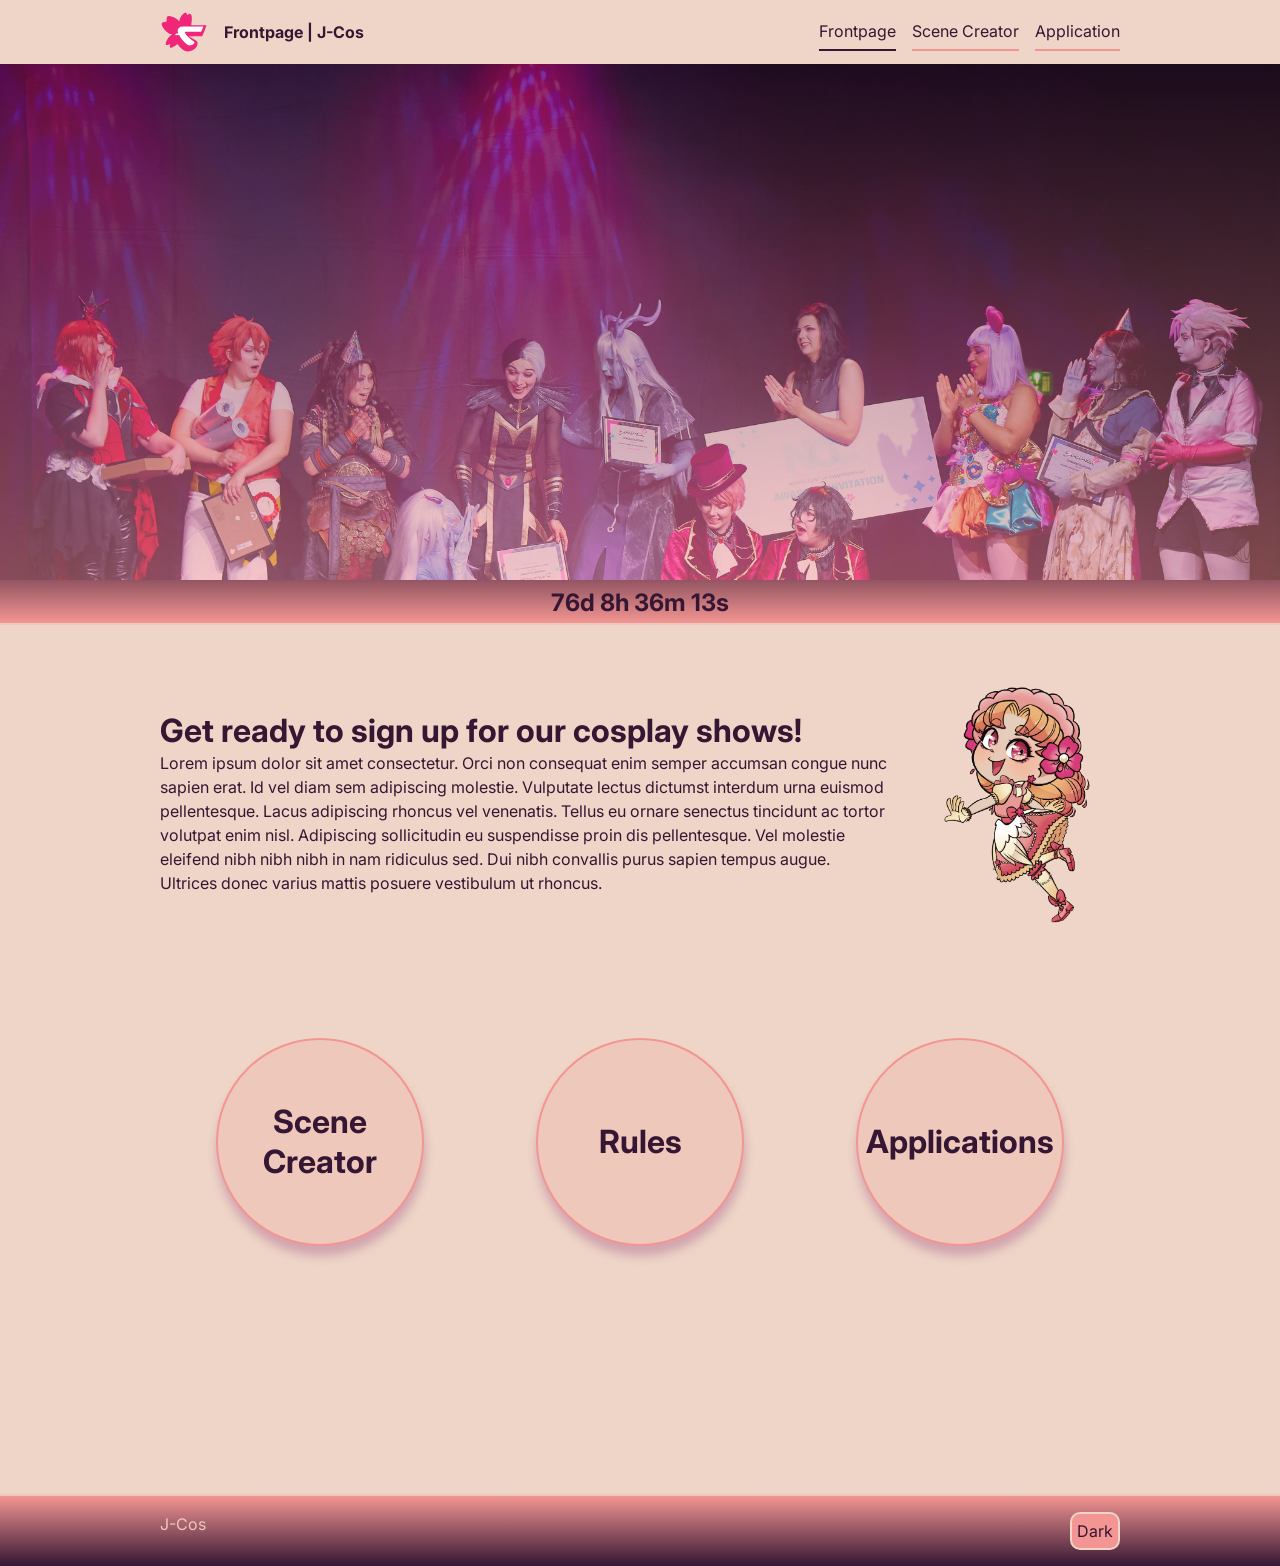
==== commit 18994a21: "favicon Logo and headerstyling god even knows at this point" ====
--- a/index.html
+++ b/index.html
@@ -21,7 +21,10 @@
 <body>
   <header class="site-header">
     <div class="header-content">
-      <a class="site-logo" href="./">Frontpage | J-Cos</a>
+      <div class="site-logo">
+        <a href="./"><img src="img/logo.svg" alt=""></a>
+        <span class="site-text">Frontpage | J-Cos</span>
+      </div>
       <nav class="site-nav">
         <button type="button" class="menu-button" popovertarget="menu">Menu</button>
         <ul class="menu" id="menu" popover>
--- a/style.css
+++ b/style.css
@@ -556,6 +556,13 @@
   }
 }
 
+#member-reference {
+  width: 150px;
+  height: 150px;
+  object-fit: cover;
+  border-radius: 50%;
+}
+
 .opsamling-intro {
   display: grid;
   gap: var(--space-1);
@@ -570,10 +577,14 @@
   display: grid;
   gap: var(--space-1);
   max-width: 60ch;
-}
-
-.error-page p {
-  color: var(--color-muted);
+
+  p {
+    color: var(--color-text);
+  }
+
+  .button {
+    border-radius: 10px;
+  }
 }
 
 /* Header og footer */
@@ -600,6 +611,7 @@
 
 .header-content {
   min-height: 4rem;
+  max-height: 4rem;
   display: flex;
   justify-content: space-between;
   align-items: center;
@@ -607,9 +619,23 @@
 }
 
 .site-logo {
+  display: flex;
+  justify-content: space-around;
+  align-items: center;
+  gap: 1rem;
+  white-space: nowrap;
   color: inherit;
   font-weight: 700;
   text-decoration: none;
+
+  img {
+    height: 3rem;
+  }
+  .site-text {
+    @media (width <= 600px) {
+      display: none;
+    }
+  }
 }
 
 .footer-content {
